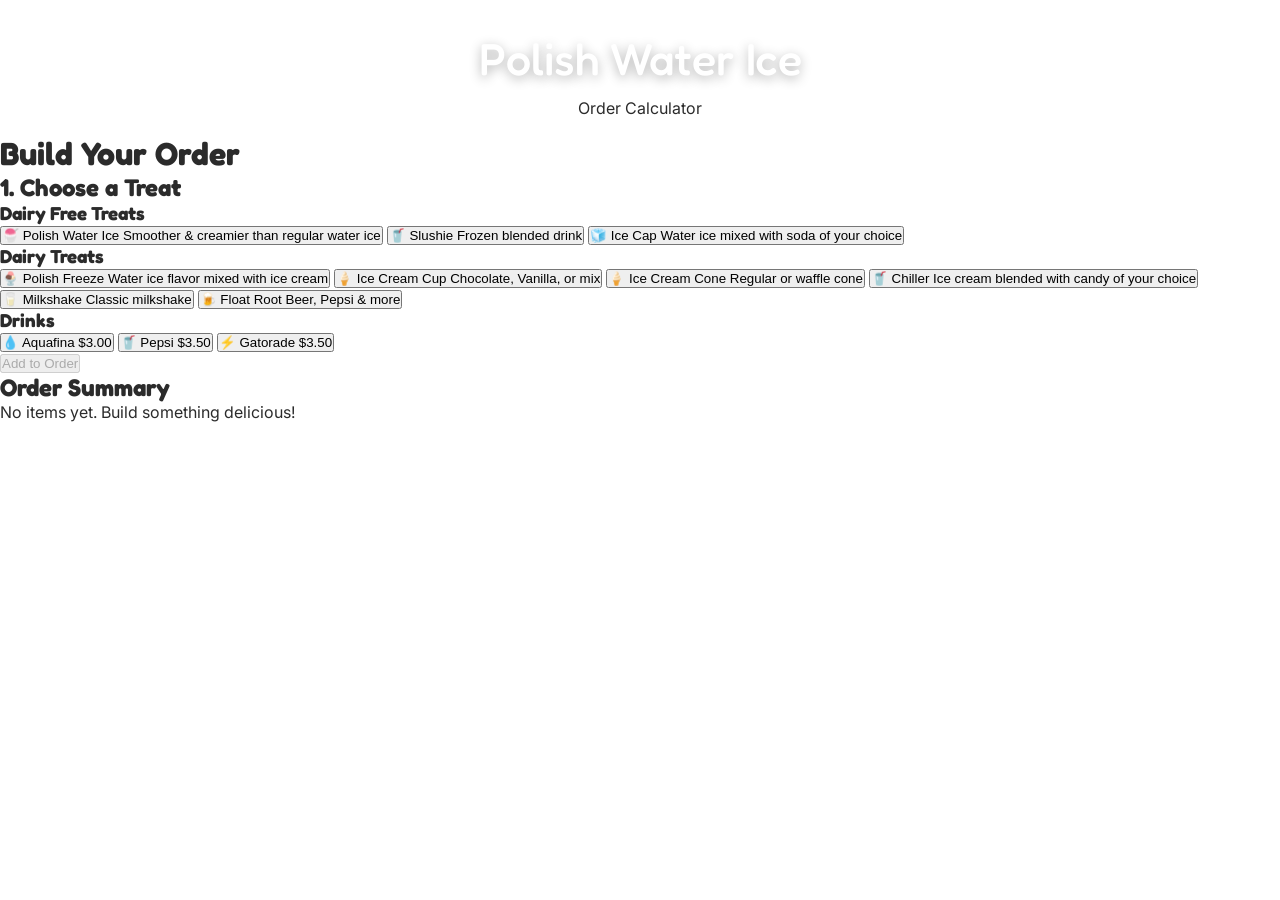
==== order.html @ eb60b8ee "Add Aquafina ($3.00) and Pepsi ($3.50) to drinks Co-Authored-By: Claude Opus 4.6 <noreply@anthropic." ====
<!DOCTYPE html>
<html lang="en">
<head>
  <meta charset="UTF-8">
  <meta name="viewport" content="width=device-width, initial-scale=1.0">
  <title>Order Calculator | Polish Water Ice</title>
  <link rel="preconnect" href="https://fonts.googleapis.com">
  <link href="https://fonts.googleapis.com/css2?family=Fredoka+One&family=Inter:wght@400;500;600;700&display=swap" rel="stylesheet">
  <link rel="stylesheet" href="style.css">
  <link rel="stylesheet" href="order.css">
</head>
<body>

  <nav class="order-nav">
    <a href="index.html" class="logo">Polish Water Ice</a>
    <span class="nav-title">Order Calculator</span>
  </nav>

  <main class="order-app">
    <div class="order-builder">
      <h1>Build Your Order</h1>

      <!-- Step 1: Category -->
      <div class="builder-card">
        <h2>1. Choose a Treat</h2>

        <div class="category-group">
          <h3 class="category-label">Dairy Free Treats</h3>
          <div class="category-options">
            <button class="cat-btn" data-category="water-ice">
              <span class="cat-emoji">🍧</span>
              <span class="cat-name">Polish Water Ice</span>
              <span class="cat-desc">Smoother & creamier than regular water ice</span>
            </button>
            <button class="cat-btn" data-category="slushie">
              <span class="cat-emoji">🥤</span>
              <span class="cat-name">Slushie</span>
              <span class="cat-desc">Frozen blended drink</span>
            </button>
            <button class="cat-btn" data-category="ice-cap">
              <span class="cat-emoji">🧊</span>
              <span class="cat-name">Ice Cap</span>
              <span class="cat-desc">Water ice mixed with soda of your choice</span>
            </button>
          </div>
        </div>

        <div class="category-group">
          <h3 class="category-label">Dairy Treats</h3>
          <div class="category-options">
            <button class="cat-btn" data-category="polish-freeze">
              <span class="cat-emoji">🍨</span>
              <span class="cat-name">Polish Freeze</span>
              <span class="cat-desc">Water ice flavor mixed with ice cream</span>
            </button>
            <button class="cat-btn" data-category="ice-cream-cup">
              <span class="cat-emoji">🍦</span>
              <span class="cat-name">Ice Cream Cup</span>
              <span class="cat-desc">Chocolate, Vanilla, or mix</span>
            </button>
            <button class="cat-btn" data-category="ice-cream-cone">
              <span class="cat-emoji">🍦</span>
              <span class="cat-name">Ice Cream Cone</span>
              <span class="cat-desc">Regular or waffle cone</span>
            </button>
            <button class="cat-btn" data-category="chiller">
              <span class="cat-emoji">🥤</span>
              <span class="cat-name">Chiller</span>
              <span class="cat-desc">Ice cream blended with candy of your choice</span>
            </button>
            <button class="cat-btn" data-category="milkshake">
              <span class="cat-emoji">🥛</span>
              <span class="cat-name">Milkshake</span>
              <span class="cat-desc">Classic milkshake</span>
            </button>
            <button class="cat-btn" data-category="float">
              <span class="cat-emoji">🍺</span>
              <span class="cat-name">Float</span>
              <span class="cat-desc">Root Beer, Pepsi & more</span>
            </button>
          </div>
        </div>

        <div class="category-group">
          <h3 class="category-label">Drinks</h3>
          <div class="category-options">
            <button class="cat-btn" data-category="aquafina">
              <span class="cat-emoji">💧</span>
              <span class="cat-name">Aquafina</span>
              <span class="cat-desc">$3.00</span>
            </button>
            <button class="cat-btn" data-category="pepsi">
              <span class="cat-emoji">🥤</span>
              <span class="cat-name">Pepsi</span>
              <span class="cat-desc">$3.50</span>
            </button>
            <button class="cat-btn" data-category="gatorade">
              <span class="cat-emoji">⚡</span>
              <span class="cat-name">Gatorade</span>
              <span class="cat-desc">$3.50</span>
            </button>
          </div>
        </div>
      </div>

      <!-- Step 2: Size (dynamic) -->
      <div class="builder-card" id="sizeCard" style="display:none;">
        <h2>2. Pick a Size</h2>
        <div class="size-options" id="sizeOptions"></div>
      </div>

      <!-- Step 3: Cone type (ice cream cone only) -->
      <div class="builder-card" id="coneCard" style="display:none;">
        <h2>2. Cone Type</h2>
        <div class="size-options" id="coneOptions"></div>
      </div>

      <!-- Step 4: Add-ons -->
      <div class="builder-card" id="addonsCard" style="display:none;">
        <h2 id="addonsTitle">3. Add-ons</h2>
        <div class="topping-options" id="addonOptions"></div>
      </div>

      <!-- Step 5: Quantity -->
      <div class="builder-card" id="qtyCard" style="display:none;">
        <h2 id="qtyTitle">3. Quantity</h2>
        <div class="qty-control">
          <button class="qty-btn" id="qtyMinus">-</button>
          <span class="qty-value" id="qtyValue">1</span>
          <button class="qty-btn" id="qtyPlus">+</button>
        </div>
      </div>

      <button class="add-to-order-btn" id="addToOrder" disabled>Add to Order</button>
    </div>

    <div class="order-summary">
      <h2>Order Summary</h2>
      <div class="order-items" id="orderItems">
        <p class="empty-order">No items yet. Build something delicious!</p>
      </div>
      <div class="order-totals" id="orderTotals" style="display:none;">
        <div class="total-row total-final">
          <span>Total (tax included)</span>
          <span id="total">$0.00</span>
        </div>
      </div>
      <button class="clear-order-btn" id="clearOrder" style="display:none;">Clear Order</button>
    </div>
  </main>

  <script src="order.js"></script>
</body>
</html>
---- style.css ----
* {
  margin: 0;
  padding: 0;
  box-sizing: border-box;
}

body {
  font-family: 'Inter', sans-serif;
  color: #2b2b2b;
  background: #fff;
}

h1, h2, h3, .logo {
  font-family: 'Fredoka One', cursive;
}

/* Nav */
nav {
  display: flex;
  flex-direction: column;
  align-items: center;
  padding: 2rem 2rem 1rem;
  position: relative;
  z-index: 2;
  gap: 0.75rem;
}

.logo {
  font-size: clamp(1.8rem, 4vw, 2.8rem);
  color: #fff;
  text-shadow: 0 3px 12px rgba(0,0,0,0.3);
  text-align: center;
  line-height: 1.2;
}

nav ul {
  list-style: none;
  display: flex;
  gap: 2rem;
}

nav a {
  color: #fff;
  text-decoration: none;
  font-weight: 500;
  text-shadow: 0 1px 4px rgba(0,0,0,0.3);
  transition: opacity 0.2s;
}

nav a:hover {
  opacity: 0.8;
}

/* Hero */
.hero {
  position: relative;
  min-height: 85vh;
  display: flex;
  flex-direction: column;
  background: linear-gradient(135deg, #0ea5e9, #6366f1, #ec4899);
  overflow: hidden;
}

.hero-overlay {
  position: absolute;
  inset: 0;
  background:
    radial-gradient(circle at 20% 80%, rgba(255,255,255,0.15) 0%, transparent 50%),
    radial-gradient(circle at 80% 20%, rgba(255,255,255,0.1) 0%, transparent 50%);
}

.hero-content {
  flex: 1;
  display: flex;
  flex-direction: column;
  justify-content: center;
  align-items: center;
  text-align: center;
  padding: 2rem;
  position: relative;
  z-index: 2;
}

.hero h1 {
  font-size: clamp(2.5rem, 6vw, 4.5rem);
  color: #fff;
  text-shadow: 0 3px 12px rgba(0,0,0,0.2);
  margin-bottom: 1rem;
}

.hero p {
  font-size: 1.25rem;
  color: rgba(255,255,255,0.9);
  max-width: 500px;
  margin-bottom: 2rem;
}

.btn {
  display: inline-block;
  padding: 1rem 2.5rem;
  background: #fff;
  color: #6366f1;
  font-weight: 600;
  font-size: 1.1rem;
  border-radius: 50px;
  text-decoration: none;
  box-shadow: 0 4px 20px rgba(0,0,0,0.15);
  transition: transform 0.2s, box-shadow 0.2s;
}

.btn:hover {
  transform: translateY(-2px);
  box-shadow: 0 6px 25px rgba(0,0,0,0.2);
}

.btn-secondary {
  background: transparent;
  color: #fff;
  border: 2px solid rgba(255,255,255,0.7);
  margin-left: 0.75rem;
}

.btn-secondary:hover {
  background: rgba(255,255,255,0.15);
}

/* Sections */
section {
  padding: 5rem 2rem;
}

section h2 {
  text-align: center;
  font-size: 2.2rem;
  margin-bottom: 0.5rem;
  color: #1e1e2e;
}

.section-sub {
  text-align: center;
  color: #666;
  margin-bottom: 3rem;
  font-size: 1.1rem;
}

/* Flavors */
.flavors {
  background: #f8f9fa;
}

.flavor-grid {
  display: grid;
  grid-template-columns: repeat(auto-fit, minmax(250px, 1fr));
  gap: 1.5rem;
  max-width: 900px;
  margin: 0 auto;
}

.flavor-card {
  background: #fff;
  border-radius: 16px;
  padding: 2rem;
  text-align: center;
  box-shadow: 0 2px 12px rgba(0,0,0,0.06);
  border-top: 4px solid var(--accent, #6366f1);
  transition: transform 0.2s, box-shadow 0.2s;
}

.flavor-card:hover {
  transform: translateY(-4px);
  box-shadow: 0 8px 24px rgba(0,0,0,0.1);
}

.flavor-icon {
  font-size: 3rem;
  margin-bottom: 0.75rem;
}

/* Featured card with images */
.flavor-images {
  display: flex;
  justify-content: center;
  align-items: flex-end;
  gap: 0.5rem;
  margin-bottom: 0.75rem;
}

.flavor-images img {
  height: 120px;
  width: auto;
  object-fit: contain;
  border-radius: 8px;
  transition: transform 0.2s;
}

.flavor-images img:hover {
  transform: scale(1.1);
}

.flavor-card h3 {
  font-size: 1.2rem;
  margin-bottom: 0.5rem;
  color: #1e1e2e;
}

.flavor-card p {
  color: #666;
  font-size: 0.95rem;
}

/* About */
.about {
  background: #fff;
}

.about-content {
  max-width: 700px;
  margin: 0 auto;
  text-align: center;
}

.about-content p {
  color: #555;
  font-size: 1.1rem;
  line-height: 1.7;
  margin-bottom: 1rem;
}

.stats {
  display: flex;
  justify-content: center;
  gap: 3rem;
  margin-top: 2.5rem;
  flex-wrap: wrap;
}

.stat {
  display: flex;
  flex-direction: column;
}

.stat-number {
  font-family: 'Fredoka One', cursive;
  font-size: 2.5rem;
  color: #6366f1;
}

.stat-label {
  color: #888;
  font-size: 0.9rem;
  margin-top: 0.25rem;
}

/* Visit */
.visit {
  background: #f8f9fa;
}

.visit-grid {
  display: grid;
  grid-template-columns: repeat(auto-fit, minmax(220px, 1fr));
  gap: 1.5rem;
  max-width: 800px;
  margin: 2rem auto 0;
}

.visit-card {
  background: #fff;
  border-radius: 16px;
  padding: 2rem;
  text-align: center;
  box-shadow: 0 2px 12px rgba(0,0,0,0.06);
}

.visit-card h3 {
  color: #6366f1;
  margin-bottom: 0.75rem;
  font-size: 1.1rem;
}

.visit-card p {
  color: #555;
  line-height: 1.6;
}

/* Footer */
footer {
  text-align: center;
  padding: 2rem;
  background: #1e1e2e;
  color: rgba(255,255,255,0.6);
  font-size: 0.9rem;
}

/* Mobile */
@media (max-width: 600px) {
  nav {
    padding: 1rem 1.5rem;
  }

  nav ul {
    gap: 1rem;
  }

  nav a {
    font-size: 0.9rem;
  }

  .stats {
    gap: 2rem;
  }
}
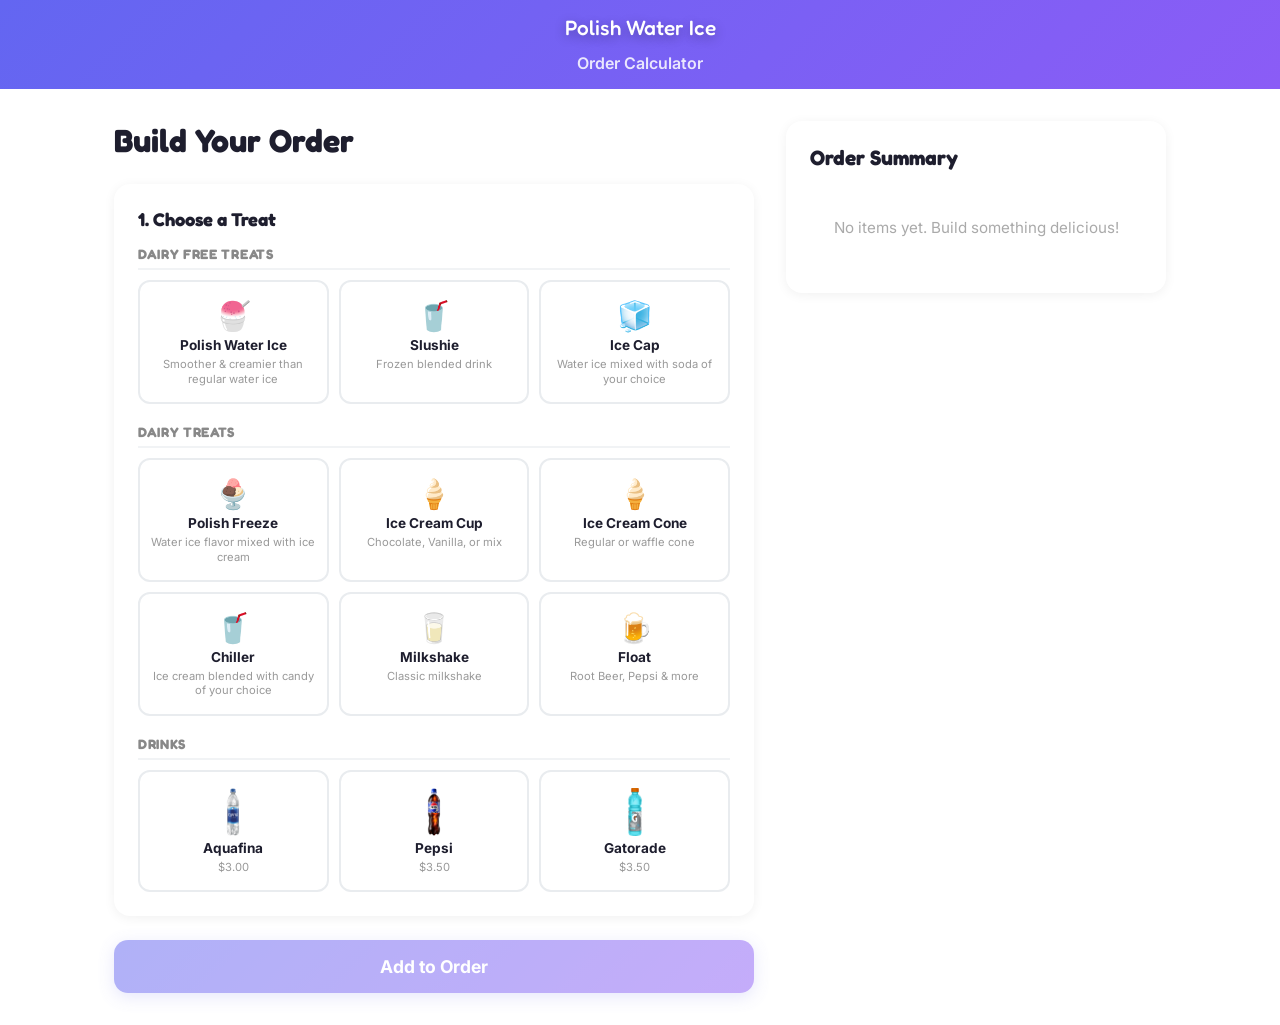
==== commit 8742337b: "Show bottle photos instead of emojis for drinks on calculator Co-Authored-By: Claude Opus 4.6 <norep" ====
--- a/order.html
+++ b/order.html
@@ -85,17 +85,17 @@
           <h3 class="category-label">Drinks</h3>
           <div class="category-options">
             <button class="cat-btn" data-category="aquafina">
-              <span class="cat-emoji">💧</span>
+              <img class="cat-img" src="images/aquafina.png" alt="Aquafina">
               <span class="cat-name">Aquafina</span>
               <span class="cat-desc">$3.00</span>
             </button>
             <button class="cat-btn" data-category="pepsi">
-              <span class="cat-emoji">🥤</span>
+              <img class="cat-img" src="images/pepsi.png" alt="Pepsi">
               <span class="cat-name">Pepsi</span>
               <span class="cat-desc">$3.50</span>
             </button>
             <button class="cat-btn" data-category="gatorade">
-              <span class="cat-emoji">⚡</span>
+              <img class="cat-img" src="images/gatorade.png" alt="Gatorade">
               <span class="cat-name">Gatorade</span>
               <span class="cat-desc">$3.50</span>
             </button>
--- a/order.css
+++ b/order.css
@@ -0,0 +1,426 @@
+/* Order Nav */
+.order-nav {
+  display: flex;
+  align-items: center;
+  justify-content: space-between;
+  padding: 1rem 2rem;
+  background: linear-gradient(135deg, #6366f1, #8b5cf6);
+  color: #fff;
+}
+
+.order-nav .logo {
+  color: #fff;
+  text-decoration: none;
+  font-size: 1.3rem;
+}
+
+.nav-title {
+  font-weight: 600;
+  font-size: 1rem;
+  opacity: 0.85;
+}
+
+/* Layout */
+.order-app {
+  display: grid;
+  grid-template-columns: 1fr 380px;
+  gap: 2rem;
+  max-width: 1100px;
+  margin: 2rem auto;
+  padding: 0 1.5rem;
+  align-items: start;
+}
+
+.order-builder h1 {
+  font-family: 'Fredoka One', cursive;
+  font-size: 2rem;
+  margin-bottom: 1.5rem;
+  color: #1e1e2e;
+}
+
+/* Builder Cards */
+.builder-card {
+  background: #fff;
+  border-radius: 16px;
+  padding: 1.5rem;
+  margin-bottom: 1.5rem;
+  box-shadow: 0 2px 12px rgba(0,0,0,0.06);
+}
+
+.builder-card h2 {
+  font-family: 'Fredoka One', cursive;
+  font-size: 1.15rem;
+  text-align: left;
+  margin-bottom: 1rem;
+  color: #1e1e2e;
+}
+
+.optional-tag {
+  font-family: 'Inter', sans-serif;
+  font-size: 0.75rem;
+  font-weight: 500;
+  background: #e9ecef;
+  color: #868e96;
+  padding: 0.15rem 0.5rem;
+  border-radius: 20px;
+  vertical-align: middle;
+}
+
+/* Category Groups */
+.category-group {
+  margin-bottom: 1.25rem;
+}
+
+.category-group:last-child {
+  margin-bottom: 0;
+}
+
+.category-label {
+  font-family: 'Fredoka One', cursive;
+  font-size: 0.85rem;
+  text-transform: uppercase;
+  letter-spacing: 0.05em;
+  color: #888;
+  margin-bottom: 0.6rem;
+  padding-bottom: 0.4rem;
+  border-bottom: 2px solid #f1f3f5;
+}
+
+.category-options {
+  display: grid;
+  grid-template-columns: repeat(3, 1fr);
+  gap: 0.6rem;
+}
+
+.cat-btn {
+  display: flex;
+  flex-direction: column;
+  align-items: center;
+  gap: 0.25rem;
+  padding: 1rem 0.5rem;
+  border: 2px solid #e9ecef;
+  border-radius: 12px;
+  background: #fff;
+  cursor: pointer;
+  transition: all 0.2s;
+  font-family: 'Inter', sans-serif;
+  text-align: center;
+}
+
+.cat-btn:hover {
+  border-color: #c5c6f7;
+  background: #f8f8ff;
+}
+
+.cat-btn.active {
+  border-color: #6366f1;
+  background: #eef2ff;
+  box-shadow: 0 0 0 1px #6366f1;
+}
+
+.cat-emoji {
+  font-size: 1.8rem;
+}
+
+.cat-img {
+  height: 48px;
+  width: auto;
+  object-fit: contain;
+}
+
+.cat-name {
+  font-weight: 700;
+  font-size: 0.85rem;
+  color: #1e1e2e;
+}
+
+.cat-desc {
+  font-size: 0.7rem;
+  color: #999;
+  line-height: 1.3;
+}
+
+/* Size Buttons */
+.size-options {
+  display: grid;
+  grid-template-columns: repeat(auto-fit, minmax(120px, 1fr));
+  gap: 0.75rem;
+}
+
+.size-btn {
+  display: flex;
+  flex-direction: column;
+  align-items: center;
+  gap: 0.35rem;
+  padding: 1rem 0.5rem;
+  border: 2px solid #e9ecef;
+  border-radius: 12px;
+  background: #fff;
+  cursor: pointer;
+  transition: all 0.2s;
+  font-family: 'Inter', sans-serif;
+}
+
+.size-btn:hover {
+  border-color: #c5c6f7;
+  background: #f8f8ff;
+}
+
+.size-btn.active {
+  border-color: #6366f1;
+  background: #eef2ff;
+}
+
+.size-icon {
+  font-family: 'Fredoka One', cursive;
+  font-size: 1.5rem;
+  color: #6366f1;
+}
+
+.size-label {
+  font-size: 0.85rem;
+  font-weight: 600;
+  color: #333;
+}
+
+.size-detail {
+  font-size: 0.72rem;
+  color: #aaa;
+}
+
+.size-price {
+  font-size: 0.8rem;
+  color: #888;
+}
+
+/* Topping / Add-on Buttons */
+.topping-options {
+  display: grid;
+  grid-template-columns: repeat(auto-fit, minmax(140px, 1fr));
+  gap: 0.6rem;
+}
+
+.topping-btn {
+  padding: 0.65rem 0.5rem;
+  border: 2px solid #e9ecef;
+  border-radius: 10px;
+  background: #fff;
+  cursor: pointer;
+  font-size: 0.82rem;
+  font-family: 'Inter', sans-serif;
+  font-weight: 500;
+  transition: all 0.2s;
+}
+
+.topping-btn:hover {
+  border-color: #c5c6f7;
+  background: #f8f8ff;
+}
+
+.topping-btn.active {
+  border-color: #6366f1;
+  background: #eef2ff;
+  box-shadow: 0 0 0 1px #6366f1;
+}
+
+/* Quantity */
+.qty-control {
+  display: flex;
+  align-items: center;
+  gap: 1.25rem;
+  justify-content: center;
+}
+
+.qty-btn {
+  width: 44px;
+  height: 44px;
+  border-radius: 50%;
+  border: 2px solid #e9ecef;
+  background: #fff;
+  font-size: 1.4rem;
+  font-weight: 700;
+  cursor: pointer;
+  display: flex;
+  align-items: center;
+  justify-content: center;
+  transition: all 0.2s;
+  color: #6366f1;
+  font-family: 'Inter', sans-serif;
+}
+
+.qty-btn:hover {
+  border-color: #6366f1;
+  background: #eef2ff;
+}
+
+.qty-value {
+  font-family: 'Fredoka One', cursive;
+  font-size: 1.8rem;
+  min-width: 2.5rem;
+  text-align: center;
+  color: #1e1e2e;
+}
+
+/* Add to Order */
+.add-to-order-btn {
+  width: 100%;
+  padding: 1rem;
+  border: none;
+  border-radius: 14px;
+  background: linear-gradient(135deg, #6366f1, #8b5cf6);
+  color: #fff;
+  font-size: 1.1rem;
+  font-weight: 700;
+  font-family: 'Inter', sans-serif;
+  cursor: pointer;
+  transition: all 0.2s;
+  box-shadow: 0 4px 15px rgba(99, 102, 241, 0.3);
+}
+
+.add-to-order-btn:hover:not(:disabled) {
+  transform: translateY(-2px);
+  box-shadow: 0 6px 20px rgba(99, 102, 241, 0.4);
+}
+
+.add-to-order-btn:disabled {
+  opacity: 0.5;
+  cursor: not-allowed;
+}
+
+/* Order Summary */
+.order-summary {
+  background: #fff;
+  border-radius: 16px;
+  padding: 1.5rem;
+  box-shadow: 0 2px 12px rgba(0,0,0,0.06);
+  position: sticky;
+  top: 2rem;
+}
+
+.order-summary h2 {
+  font-family: 'Fredoka One', cursive;
+  font-size: 1.3rem;
+  text-align: left;
+  margin-bottom: 1rem;
+  color: #1e1e2e;
+}
+
+.empty-order {
+  text-align: center;
+  color: #aaa;
+  padding: 2rem 0;
+  font-size: 0.95rem;
+}
+
+/* Order Items */
+.order-item {
+  display: flex;
+  justify-content: space-between;
+  align-items: flex-start;
+  padding: 0.85rem 0;
+  border-bottom: 1px solid #f1f3f5;
+}
+
+.order-item:last-child {
+  border-bottom: none;
+}
+
+.item-details {
+  flex: 1;
+}
+
+.item-name {
+  font-weight: 600;
+  font-size: 0.95rem;
+  color: #1e1e2e;
+}
+
+.item-meta {
+  font-size: 0.8rem;
+  color: #888;
+  margin-top: 0.2rem;
+}
+
+.item-price {
+  font-weight: 700;
+  color: #1e1e2e;
+  white-space: nowrap;
+  margin-left: 1rem;
+}
+
+.item-remove {
+  background: none;
+  border: none;
+  color: #e03131;
+  cursor: pointer;
+  font-size: 0.8rem;
+  font-weight: 600;
+  margin-left: 0.75rem;
+  padding: 0.2rem 0.4rem;
+  border-radius: 6px;
+  transition: background 0.2s;
+  font-family: 'Inter', sans-serif;
+}
+
+.item-remove:hover {
+  background: #fff5f5;
+}
+
+/* Totals */
+.order-totals {
+  border-top: 2px solid #f1f3f5;
+  margin-top: 0.75rem;
+  padding-top: 0.75rem;
+}
+
+.total-row {
+  display: flex;
+  justify-content: space-between;
+  padding: 0.4rem 0;
+  font-size: 0.95rem;
+  color: #555;
+}
+
+.total-final {
+  font-weight: 700;
+  font-size: 1.15rem;
+  color: #1e1e2e;
+  padding-top: 0.6rem;
+  border-top: 2px solid #e9ecef;
+  margin-top: 0.4rem;
+}
+
+.clear-order-btn {
+  width: 100%;
+  padding: 0.7rem;
+  margin-top: 1rem;
+  border: 2px solid #e9ecef;
+  border-radius: 10px;
+  background: #fff;
+  color: #e03131;
+  font-weight: 600;
+  font-size: 0.9rem;
+  cursor: pointer;
+  transition: all 0.2s;
+  font-family: 'Inter', sans-serif;
+}
+
+.clear-order-btn:hover {
+  border-color: #e03131;
+  background: #fff5f5;
+}
+
+/* Responsive */
+@media (max-width: 768px) {
+  .order-app {
+    grid-template-columns: 1fr;
+  }
+
+  .order-summary {
+    position: static;
+  }
+
+  .category-options {
+    grid-template-columns: repeat(2, 1fr);
+  }
+}
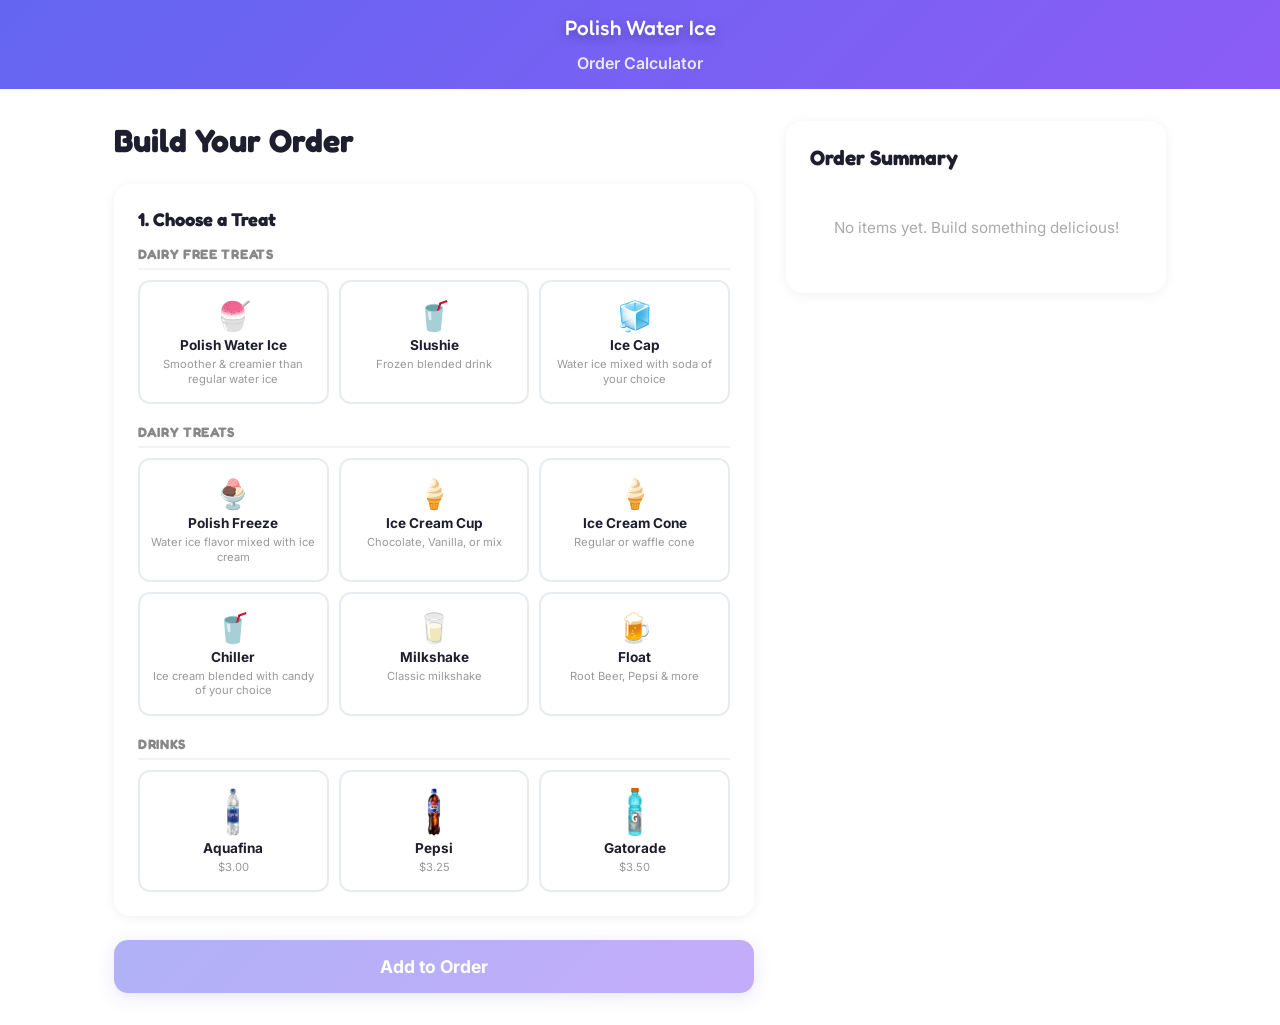
==== commit 9aaaebae: "Update Pepsi price to $3.25 Co-Authored-By: Claude Opus 4.6 <noreply@anthropic.com>" ====
--- a/order.html
+++ b/order.html
@@ -92,7 +92,7 @@
             <button class="cat-btn" data-category="pepsi">
               <img class="cat-img" src="images/pepsi.png" alt="Pepsi">
               <span class="cat-name">Pepsi</span>
-              <span class="cat-desc">$3.50</span>
+              <span class="cat-desc">$3.25</span>
             </button>
             <button class="cat-btn" data-category="gatorade">
               <img class="cat-img" src="images/gatorade.png" alt="Gatorade">
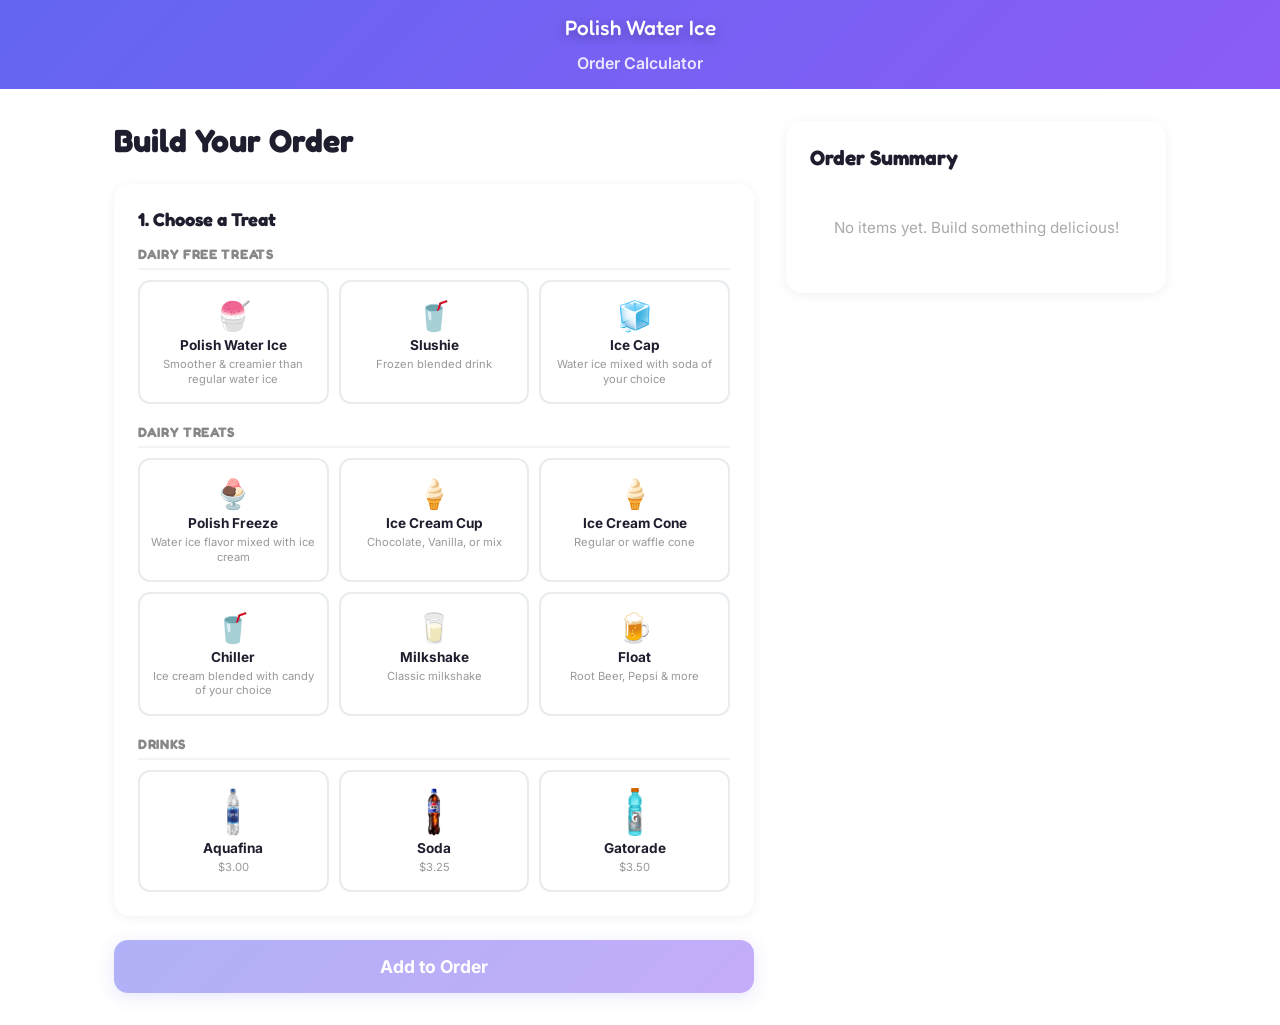
==== commit 34bb1954: "Rename Pepsi to Soda on drinks tile and calculator Co-Authored-By: Claude Opus 4.6 <noreply@anthropi" ====
--- a/order.html
+++ b/order.html
@@ -91,7 +91,7 @@
             </button>
             <button class="cat-btn" data-category="pepsi">
               <img class="cat-img" src="images/pepsi.png" alt="Pepsi">
-              <span class="cat-name">Pepsi</span>
+              <span class="cat-name">Soda</span>
               <span class="cat-desc">$3.25</span>
             </button>
             <button class="cat-btn" data-category="gatorade">
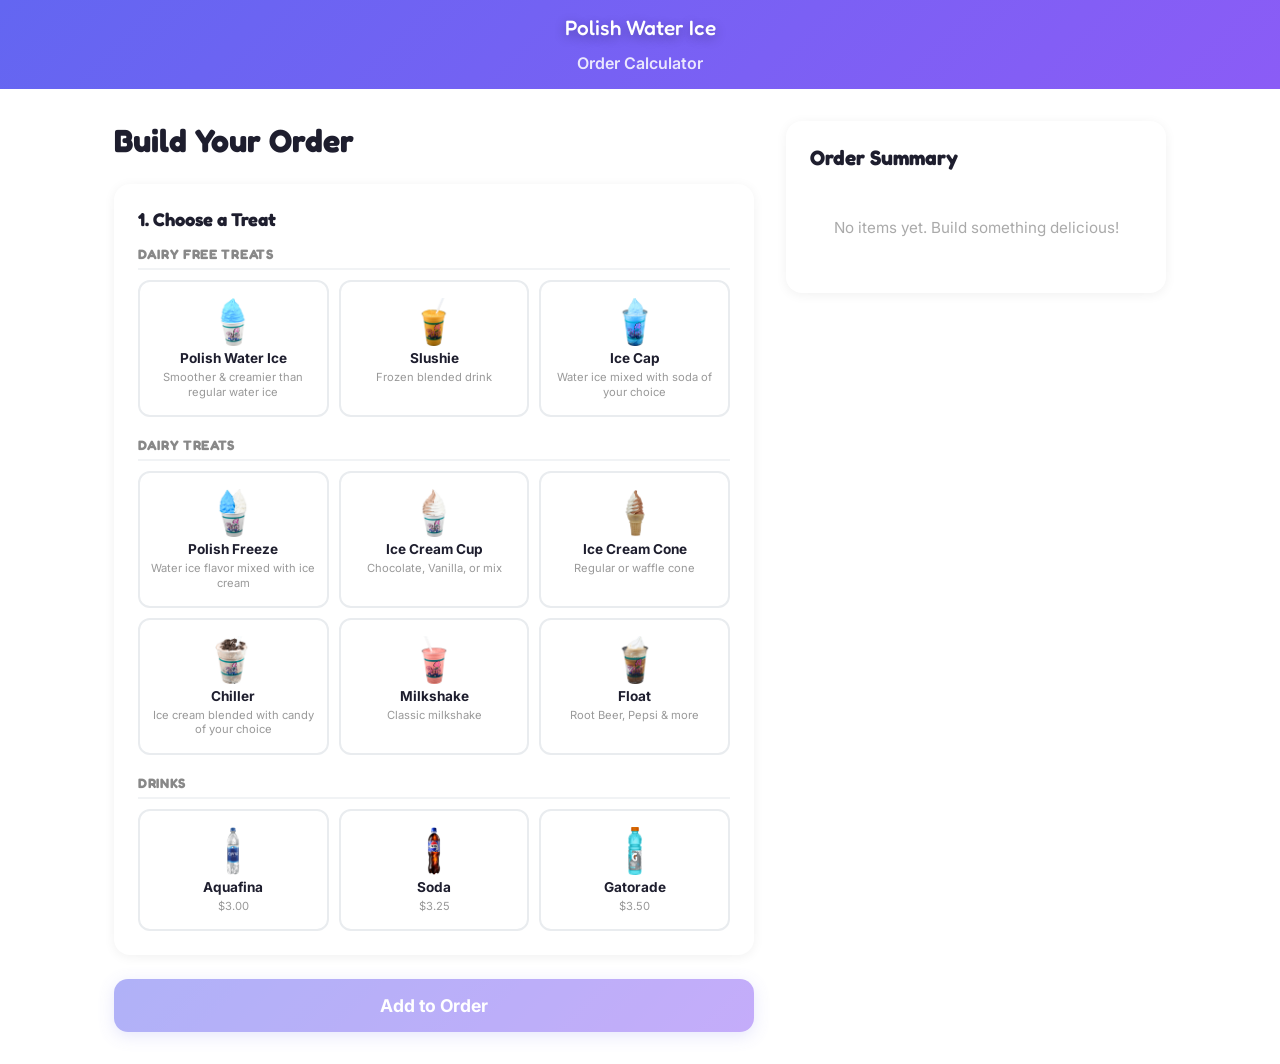
==== commit 65179613: "Replace emojis with product photos on calculator tiles Use actual product images for all category bu" ====
--- a/order.html
+++ b/order.html
@@ -28,17 +28,17 @@
           <h3 class="category-label">Dairy Free Treats</h3>
           <div class="category-options">
             <button class="cat-btn" data-category="water-ice">
-              <span class="cat-emoji">🍧</span>
+              <img class="cat-img" src="images/water-ice-blue.png" alt="Polish Water Ice">
               <span class="cat-name">Polish Water Ice</span>
               <span class="cat-desc">Smoother & creamier than regular water ice</span>
             </button>
             <button class="cat-btn" data-category="slushie">
-              <span class="cat-emoji">🥤</span>
+              <img class="cat-img" src="images/slushie-mango.png" alt="Slushie">
               <span class="cat-name">Slushie</span>
               <span class="cat-desc">Frozen blended drink</span>
             </button>
             <button class="cat-btn" data-category="ice-cap">
-              <span class="cat-emoji">🧊</span>
+              <img class="cat-img" src="images/ice-cap-blue.png" alt="Ice Cap">
               <span class="cat-name">Ice Cap</span>
               <span class="cat-desc">Water ice mixed with soda of your choice</span>
             </button>
@@ -49,32 +49,32 @@
           <h3 class="category-label">Dairy Treats</h3>
           <div class="category-options">
             <button class="cat-btn" data-category="polish-freeze">
-              <span class="cat-emoji">🍨</span>
+              <img class="cat-img" src="images/freeze-blue.png" alt="Polish Freeze">
               <span class="cat-name">Polish Freeze</span>
               <span class="cat-desc">Water ice flavor mixed with ice cream</span>
             </button>
             <button class="cat-btn" data-category="ice-cream-cup">
-              <span class="cat-emoji">🍦</span>
+              <img class="cat-img" src="images/ice-cream-cup.png" alt="Ice Cream Cup">
               <span class="cat-name">Ice Cream Cup</span>
               <span class="cat-desc">Chocolate, Vanilla, or mix</span>
             </button>
             <button class="cat-btn" data-category="ice-cream-cone">
-              <span class="cat-emoji">🍦</span>
+              <img class="cat-img" src="images/ice-cream-swirl.png" alt="Ice Cream Cone">
               <span class="cat-name">Ice Cream Cone</span>
               <span class="cat-desc">Regular or waffle cone</span>
             </button>
             <button class="cat-btn" data-category="chiller">
-              <span class="cat-emoji">🥤</span>
+              <img class="cat-img" src="images/chiller-oreo.png" alt="Chiller">
               <span class="cat-name">Chiller</span>
               <span class="cat-desc">Ice cream blended with candy of your choice</span>
             </button>
             <button class="cat-btn" data-category="milkshake">
-              <span class="cat-emoji">🥛</span>
+              <img class="cat-img" src="images/milkshake-strawberry.png" alt="Milkshake">
               <span class="cat-name">Milkshake</span>
               <span class="cat-desc">Classic milkshake</span>
             </button>
             <button class="cat-btn" data-category="float">
-              <span class="cat-emoji">🍺</span>
+              <img class="cat-img" src="images/float-rootbeer.png" alt="Float">
               <span class="cat-name">Float</span>
               <span class="cat-desc">Root Beer, Pepsi & more</span>
             </button>
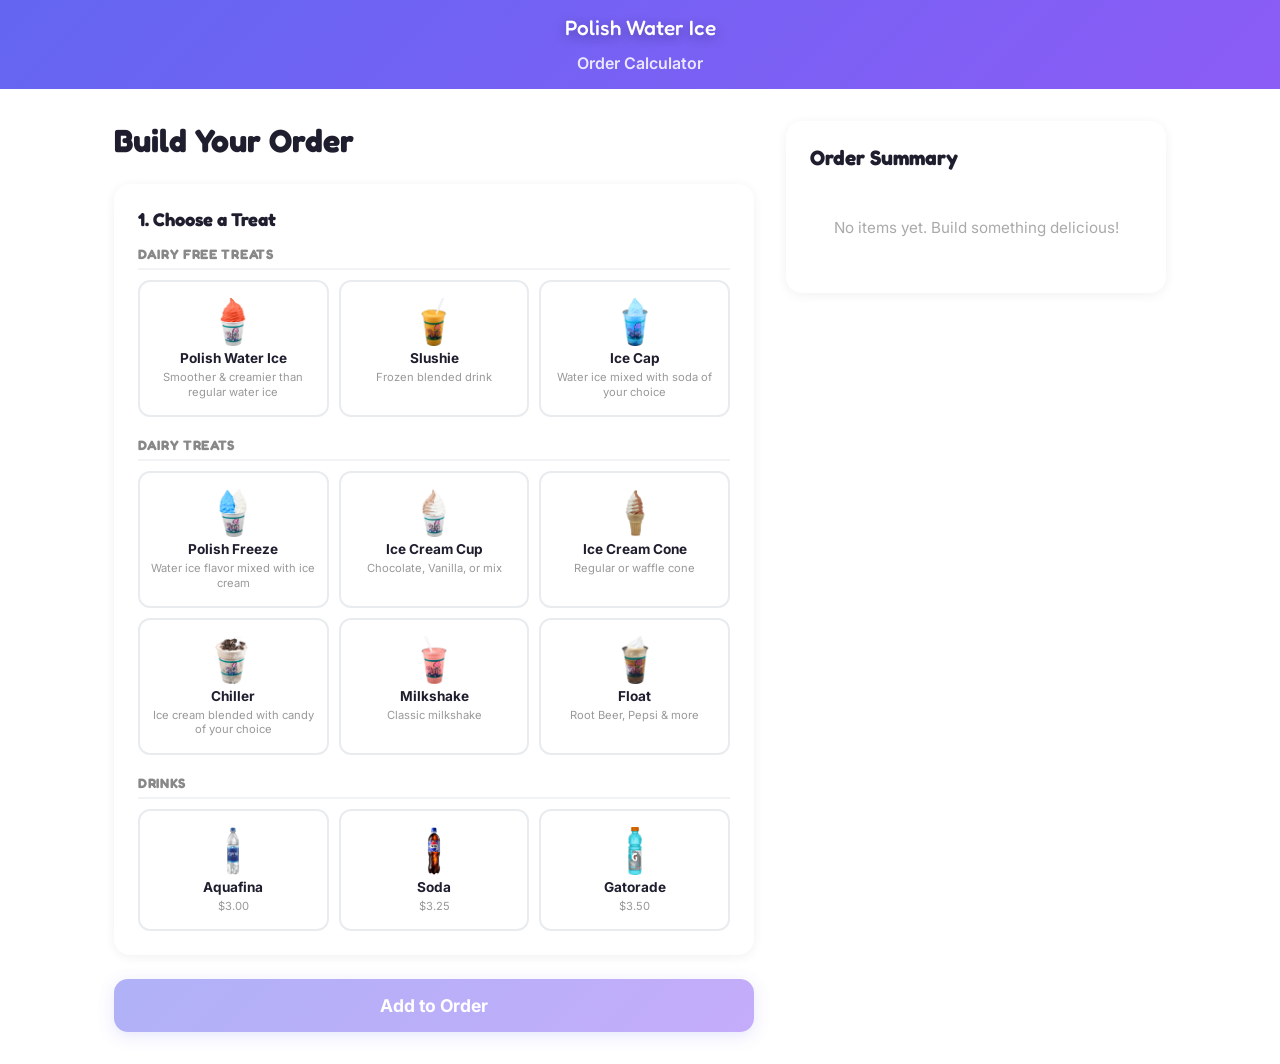
==== commit 510a2ef2: "Use red/orange water ice photo on calculator tile Co-Authored-By: Claude Opus 4.6 <noreply@anthropic" ====
--- a/order.html
+++ b/order.html
@@ -28,7 +28,7 @@
           <h3 class="category-label">Dairy Free Treats</h3>
           <div class="category-options">
             <button class="cat-btn" data-category="water-ice">
-              <img class="cat-img" src="images/water-ice-blue.png" alt="Polish Water Ice">
+              <img class="cat-img" src="images/water-ice-orange.png" alt="Polish Water Ice">
               <span class="cat-name">Polish Water Ice</span>
               <span class="cat-desc">Smoother & creamier than regular water ice</span>
             </button>
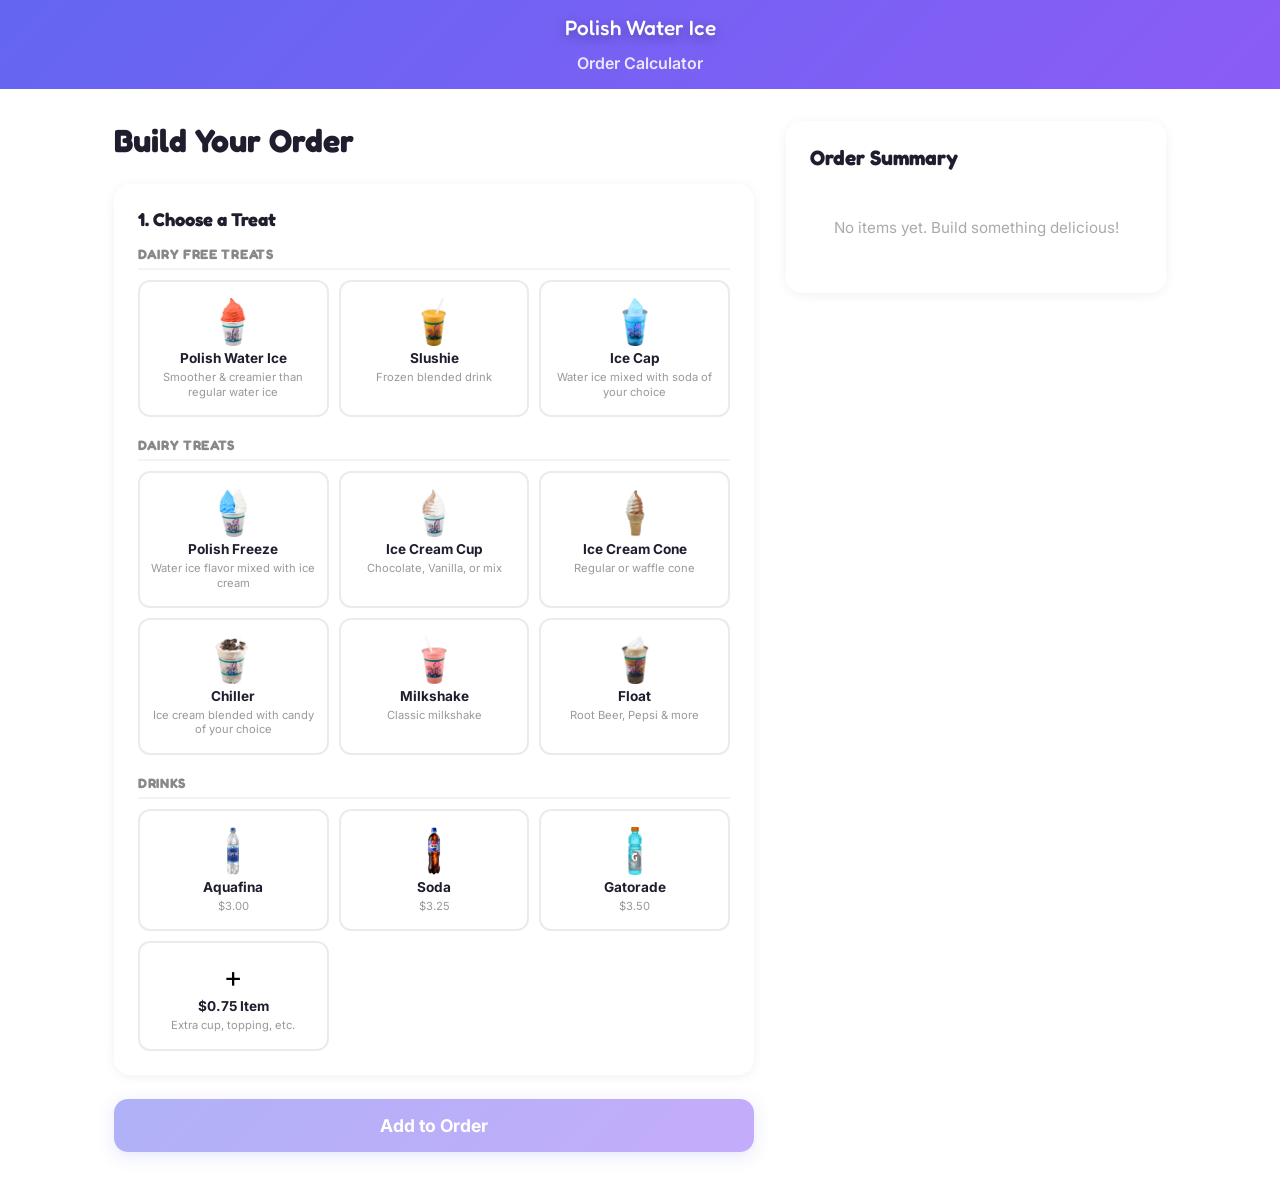
==== commit debdd3e3: "Add $0.75 item button for extra cup, topping, etc. Co-Authored-By: Claude Opus 4.6 <noreply@anthropi" ====
--- a/order.html
+++ b/order.html
@@ -99,6 +99,11 @@
               <span class="cat-name">Gatorade</span>
               <span class="cat-desc">$3.50</span>
             </button>
+            <button class="cat-btn" data-category="extra-item">
+              <span class="cat-emoji">+</span>
+              <span class="cat-name">$0.75 Item</span>
+              <span class="cat-desc">Extra cup, topping, etc.</span>
+            </button>
           </div>
         </div>
       </div>
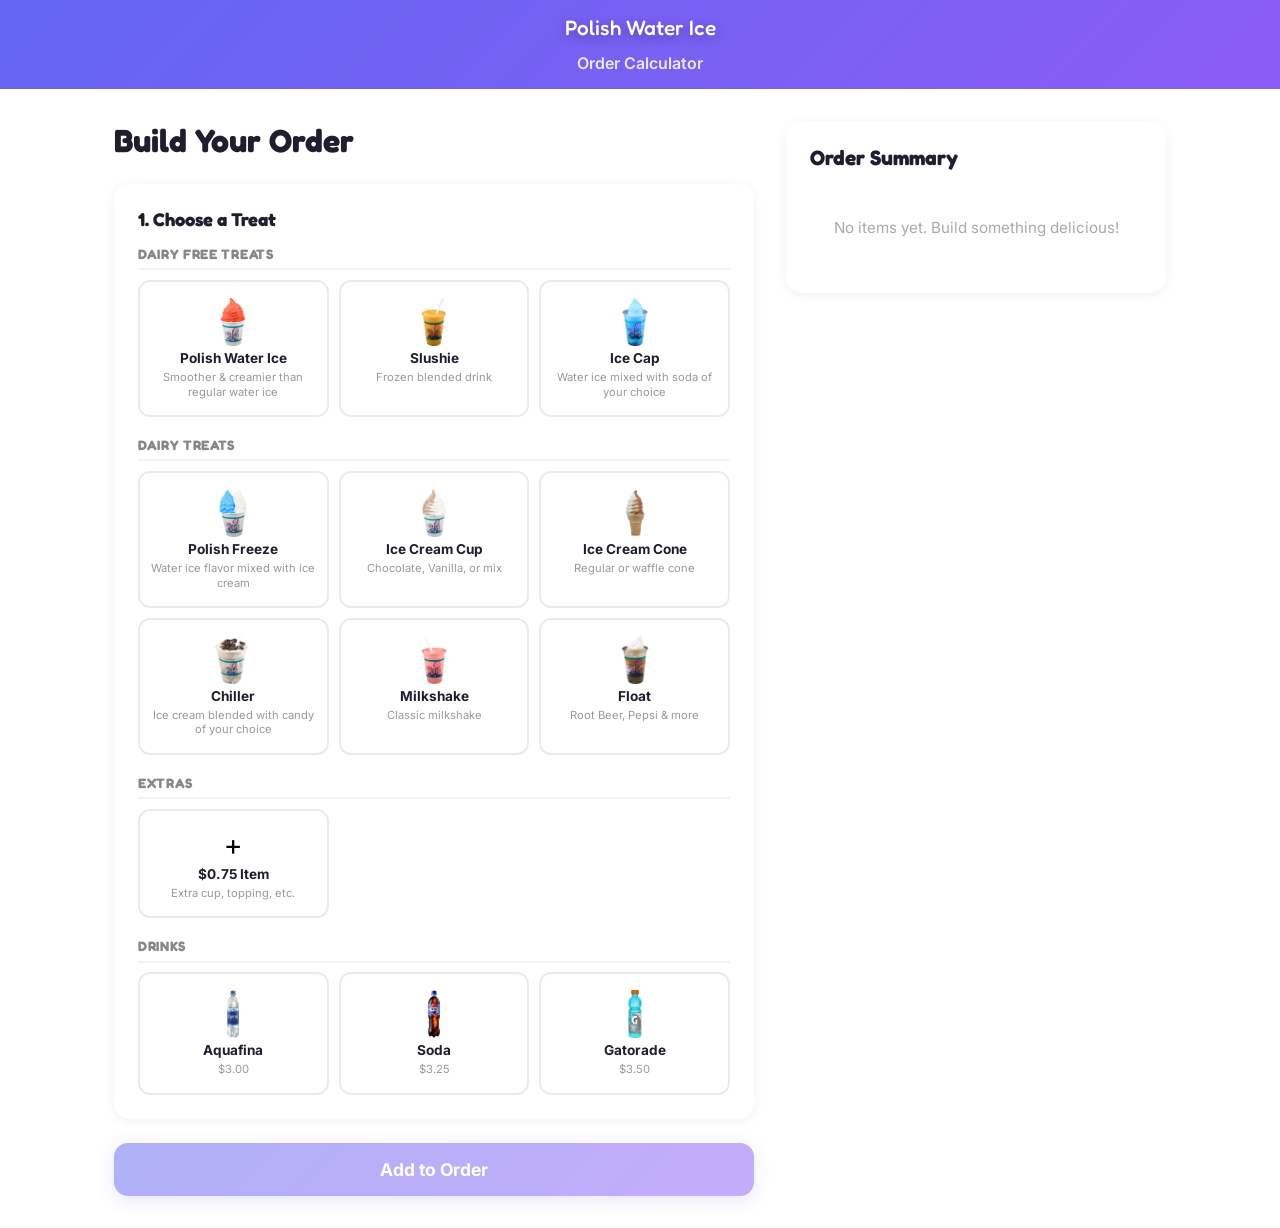
==== commit 8122ad12: "Move $0.75 item button to Extras section above Drinks Co-Authored-By: Claude Opus 4.6 <noreply@anthr" ====
--- a/order.html
+++ b/order.html
@@ -82,6 +82,17 @@
         </div>
 
         <div class="category-group">
+          <h3 class="category-label">Extras</h3>
+          <div class="category-options">
+            <button class="cat-btn" data-category="extra-item">
+              <span class="cat-emoji">+</span>
+              <span class="cat-name">$0.75 Item</span>
+              <span class="cat-desc">Extra cup, topping, etc.</span>
+            </button>
+          </div>
+        </div>
+
+        <div class="category-group">
           <h3 class="category-label">Drinks</h3>
           <div class="category-options">
             <button class="cat-btn" data-category="aquafina">
@@ -98,11 +109,6 @@
               <img class="cat-img" src="images/gatorade.png" alt="Gatorade">
               <span class="cat-name">Gatorade</span>
               <span class="cat-desc">$3.50</span>
-            </button>
-            <button class="cat-btn" data-category="extra-item">
-              <span class="cat-emoji">+</span>
-              <span class="cat-name">$0.75 Item</span>
-              <span class="cat-desc">Extra cup, topping, etc.</span>
             </button>
           </div>
         </div>
